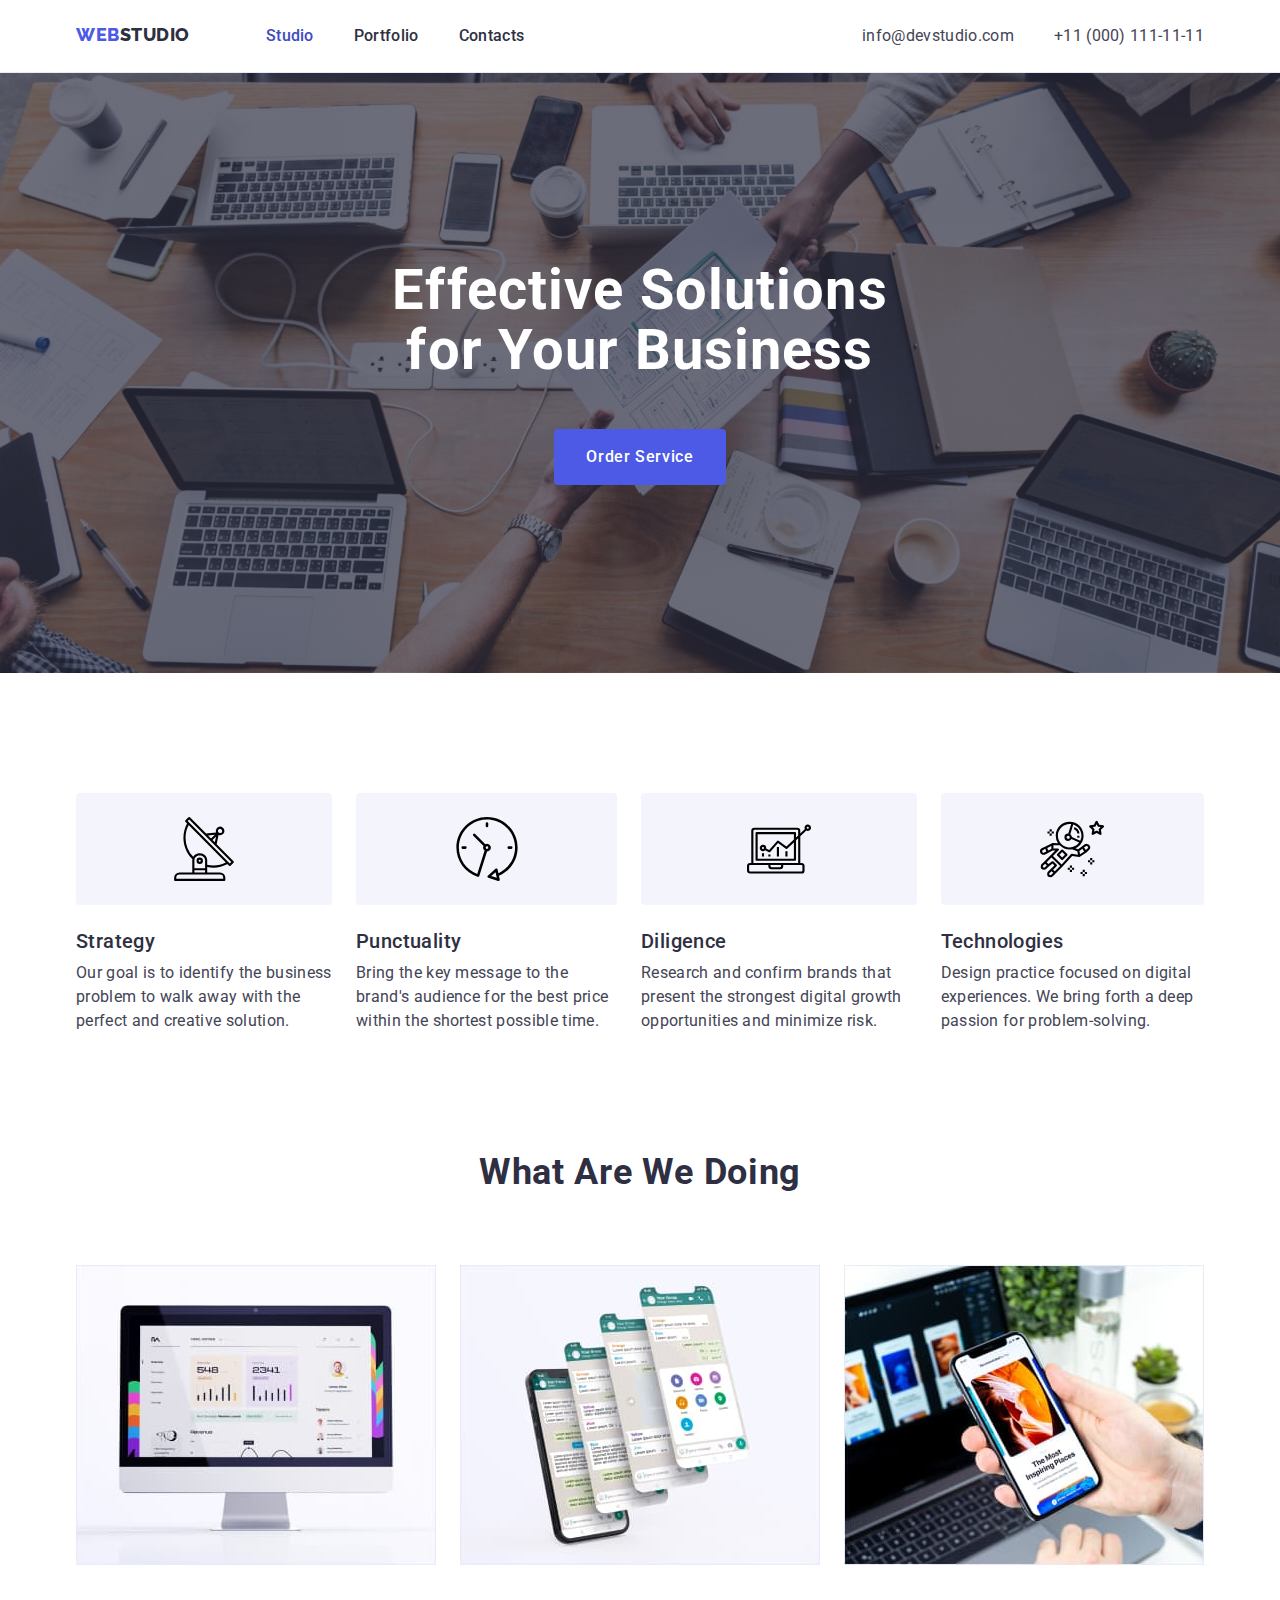
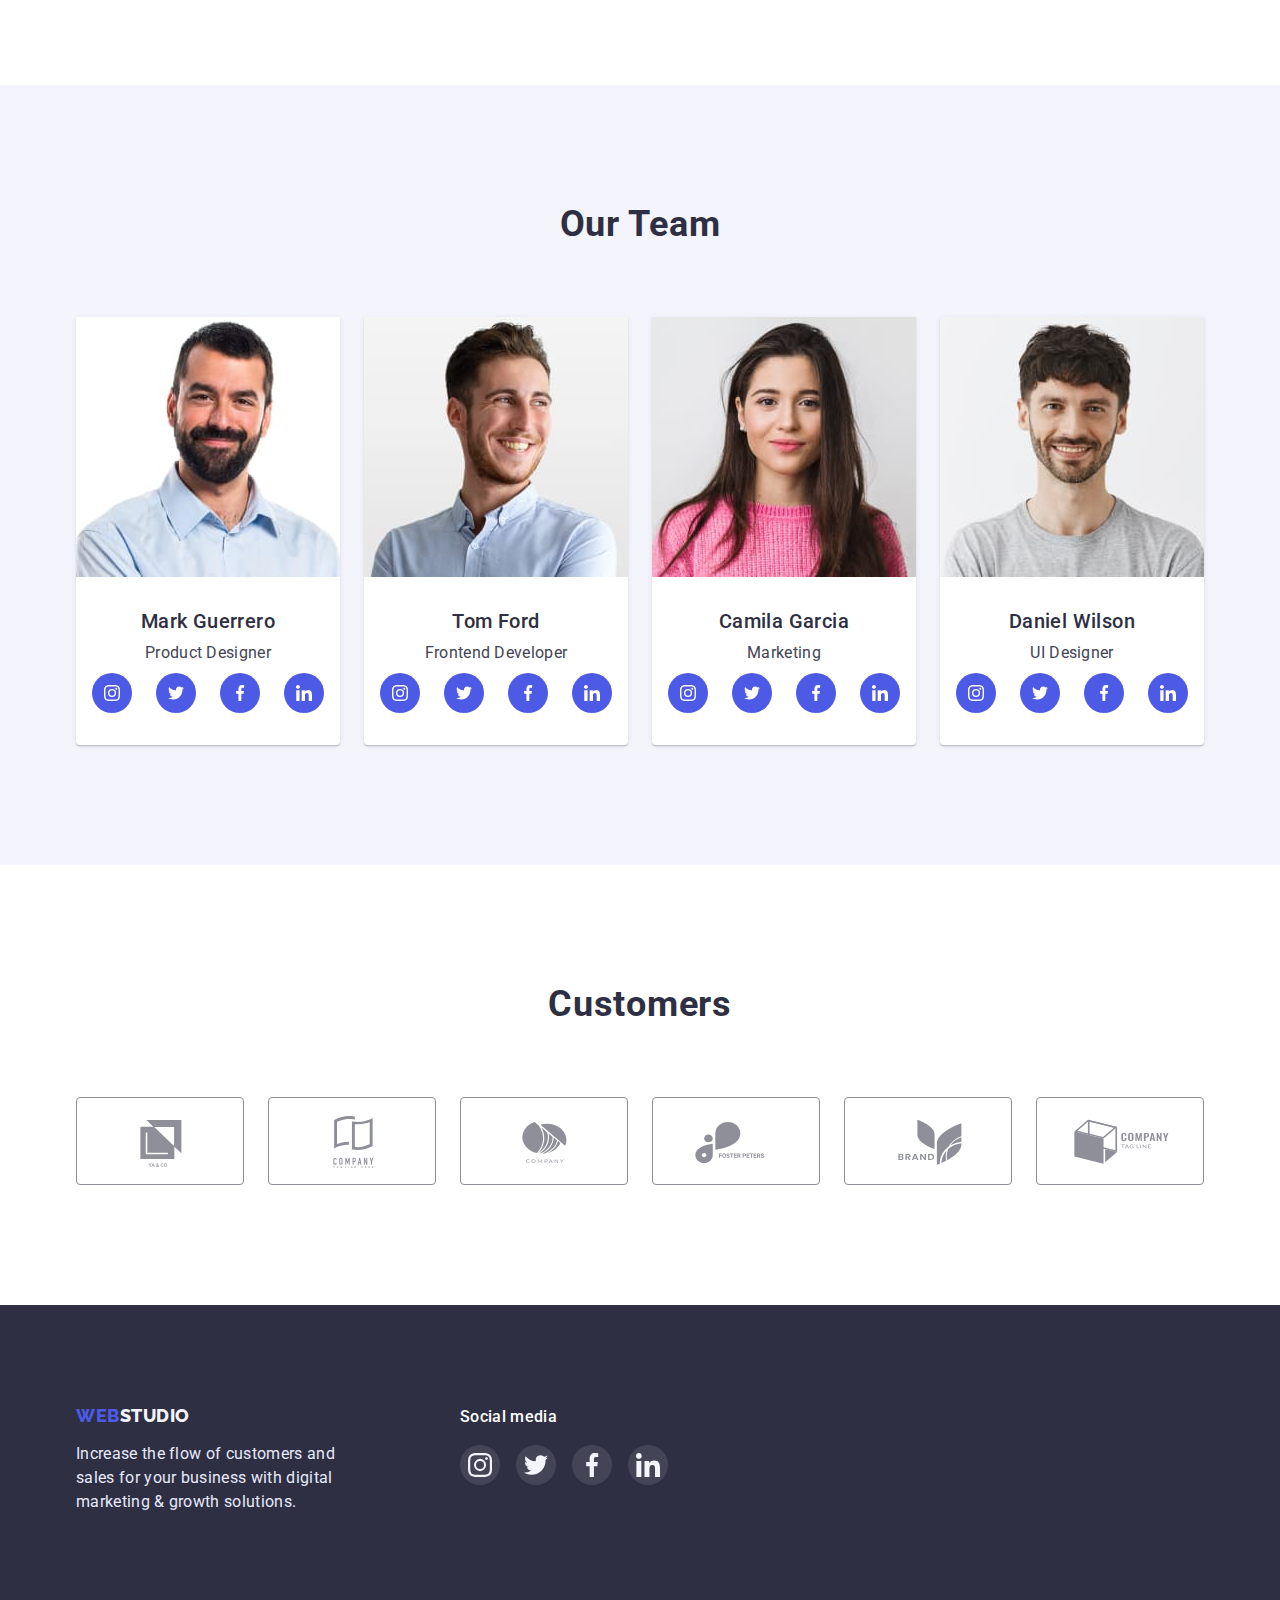
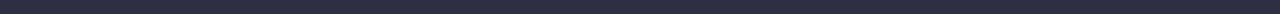
==== index.html @ cb05a0db "Initial commit" ====
<!DOCTYPE html>
<html lang="en">
  <head>
    <meta charset="UTF-8" />
    <meta http-equiv="X-UA-Compatible" content="IE=edge" />
    <meta name="viewport" content="width=device-width, initial-scale=1.0" />
    <title>WebStudio</title>
    <link rel="preconnect" href="https://fonts.googleapis.com" />
    <link rel="preconnect" href="https://fonts.gstatic.com" crossorigin />
    <link
      href="https://fonts.googleapis.com/css2?family=Raleway:wght@800&family=Roboto:wght@400;500;700&display=swap"
      rel="stylesheet"
    />
    <link rel="stylesheet" href="https://cdnjs.cloudflare.com/ajax/libs/modern-normalize/1.1.0/modern-normalize.min.css" />
    <link rel="stylesheet" href="./css/styles.css" />
  </head>

  <body>
    <header class="header">
      <div class="container header-container">
      <nav class="nav">
        <a class="header-logo logo link" href="./index.html">Web<span class="header-web">Studio</span></a
        >
        <ul class="header-list list">
          <li class="header-item">
            <a class="header-link link current" href="./index.html">Studio</a>
          </li>
          <li class="header-item">
            <a class="header-link link" href="./portfolio.html">Portfolio</a>
          </li>
          <li class="header-item">
            <a class="header-link link" href="">Contacts</a>
          </li>
        </ul>
      </nav>
      <address class="address">
        <ul class="address-list list">
          <li class="address-item">
            <a class="address-link link" href="mailto:info@devstudio.com"
              >info@devstudio.com</a
            >
          </li>
          <li class="address-item">
            <a class="address-link link" href="tel:+110001111111"
              >+11 (000) 111-11-11</a
            >
          </li>
        </ul>
      </address>
      </div>
    </header>

    <main>
      <!--Hero-->
      <section class="hero">
        <div class="container hero-container">
        <h1 class="hero-title">Effective Solutions for Your Business</h1>
        <button type="button" class="hero-btn">Order Service</button>
        </div>
      </section>

      <!--Feutures-->
      <section class="feutures">
        <div class="container feutures-container">
        <h2 class="visually-hidden">Feutures</h2>
        <ul class="feutures-list list">
          <li class="feutures-item">
            <div class="feutures-icon">
              <svg width="64" height="64">
              <use href="./images/sprite.svg#strategy"></use>
            </svg>
            </div>
            <h3 class="feutures-subtitle">Strategy</h3>
            <p class="feutures-text">
              Our goal is to identify the business problem to walk away with the
              perfect and creative solution.
            </p>
          </li>
          <li class="feutures-item">
            <div class="feutures-icon">
              <svg width="64" height="64">
              <use href="./images/sprite.svg#punctually"></use>
            </svg>
            </div>
            <h3 class="feutures-subtitle">Punctuality</h3>
            <p class="feutures-text">
              Bring the key message to the brand's audience for the best price
              within the shortest possible time.
            </p>
          </li>
          <li class="feutures-item">
            <div class="feutures-icon">
              <svg width="64" height="64">
              <use href="./images/sprite.svg#diligence"></use>
            </svg>
            </div>
            <h3 class="feutures-subtitle">Diligence</h3>
            <p class="feutures-text">
              Research and confirm brands that present the strongest digital
              growth opportunities and minimize risk.
            </p>
          </li>
          <li class="feutures-item">
            <div class="feutures-icon">
              <svg width="64" height="64">
              <use href="./images/sprite.svg#technoligies"></use>
            </svg>
            </div>
            <h3 class="feutures-subtitle">Technologies</h3>
            <p class="feutures-text">
              Design practice focused on digital experiences. We bring forth a
              deep passion for problem-solving.
            </p>
          </li>
        </ul>
        </div>
      </section>

      <!--What are we doing-->
      <section class="projects">
        <div class="container projects-container">
        <h2 class="projects-title">What are we doing</h2>
        <ul class="projects-list list">
          <li class="projects-item">
            <img
              src="./images/feutures/computer.jpg"
              alt="Computer design"
              width="360"
              height="300"
            />
          </li>
          <li class="projects-item">
            <img
              src="./images/feutures/applications.jpg"
              alt="Applications design"
              width="360"
              height="300"
            />
          </li>
          <li class="projects-item">
            <img
              src="./images/feutures/phone.jpg"
              alt="Phone design"
              width="360"
              height="300"
            />
          </li>
        </ul>
        </div>
      </section>

      <!--Out team-->
      <section class="team">
        <div class="container team-container">
        <h2 class="team-title">Our Team</h2>
        <ul class="team-title-list list">
          <li class="team-item">
            <img class="team-item-photo"
              src="./images/our-team/mark-guerrero.jpg"
              alt="Mark Guerrero"
              width="264"
              height="260"
            />
            <div class="team-photo-content-border">
            <h3 class="team-subtitle">Mark Guerrero</h3>
            <p class="team-text">Product Designer</p>
            <ul class="social-list list">
              <li class="social-list-item">
                <a href="" class="social-list-link">
                    <svg aria-label="instagram" class="social-list-icon" width="16" height="16">
                      <use href="./images/sprite.svg#instagram"></use>
                    </svg>
                </a>
              </li>
              <li class="social-list-item">
                <a href="" class="social-list-link">
                    <svg aria-label="twitter" class="social-list-icon" width="16" height="16">
                      <use href="./images/sprite.svg#twitter"></use>
                    </svg>
                </a>
              </li>
              <li class="social-list-item">
                <a href="" class="social-list-link">
                    <svg aria-label="facebook" class="social-list-icon" width="16" height="16">
                      <use href="./images/sprite.svg#facebook"></use>
                    </svg>
                </a>
              </li>
              <li class="social-list-item">
                <a href="" class="social-list-link">
                    <svg aria-label="linkedin" class="social-list-icon" width="16" height="16">
                      <use href="./images/sprite.svg#linkedin"></use>
                    </svg>
                </a>
              </li>
            </ul>
            </div>
          </li>
          <li class="team-item">
            <img class="team-item-photo"
              src="./images/our-team/tom-ford.jpg"
              alt="Tom Ford"
              width="264"
              height="260"
            />
            <div class="team-photo-content-border">
            <h3 class="team-subtitle">Tom Ford</h3>
            <p class="team-text">Frontend Developer</p>
            <ul class="social-list list">
              <li class="social-list-item">
                <a href="" class="social-list-link">
                    <svg aria-label="instagram" class="social-list-icon" width="16" height="16">
                      <use href="./images/sprite.svg#instagram"></use>
                    </svg>
                </a>
              </li>
              <li class="social-list-item">
                <a href="" class="social-list-link">
                    <svg aria-label="twitter" class="social-list-icon" width="16" height="16">
                      <use href="./images/sprite.svg#twitter"></use>
                    </svg>
                </a>
              </li>
              <li class="social-list-item">
                <a href="" class="social-list-link">
                    <svg aria-label="facebook" class="social-list-icon" width="16" height="16">
                      <use href="./images/sprite.svg#facebook"></use>
                    </svg>
                </a>
              </li>
              <li class="social-list-item">
                <a href="" class="social-list-link">
                    <svg aria-label="linkedin" class="social-list-icon" width="16" height="16">
                      <use href="./images/sprite.svg#linkedin"></use>
                    </svg>
                </a>
              </li>
            </ul>
            </div>
          </li>
          <li class="team-item">
            <img class="team-item-photo"
              src="./images/our-team/camila-garcia.jpg"
              alt="Camila Garcia"
              width="264"
              height="260"
            />
            <div class="team-photo-content-border">
            <h3 class="team-subtitle">Camila Garcia</h3>
            <p class="team-text">Marketing</p>
            <ul class="social-list list">
              <li class="social-list-item">
                <a href="" class="social-list-link">
                    <svg aria-label="instagram" class="social-list-icon" width="16" height="16">
                      <use href="./images/sprite.svg#instagram"></use>
                    </svg>
                </a>
              </li>
              <li class="social-list-item">
                <a href="" class="social-list-link">
                    <svg aria-label="twitter" class="social-list-icon" width="16" height="16">
                      <use href="./images/sprite.svg#twitter"></use>
                    </svg>
                </a>
              </li>
                            <li class="social-list-item">
                <a href="" class="social-list-link">
                    <svg aria-label="facebook" class="social-list-icon" width="16" height="16">
                      <use href="./images/sprite.svg#facebook"></use>
                    </svg>
                </a>
              </li>
              <li class="social-list-item">
                <a href="" class="social-list-link">
                    <svg aria-label="linkedin" class="social-list-icon" width="16" height="16">
                      <use href="./images/sprite.svg#linkedin"></use>
                    </svg>
                </a>
              </li>
            </ul>
            </div>
          </li>
          <li class="team-item">
            <img class="team-item-photo"
              src="./images/our-team/daniel-wilson.jpg"
              alt="Daniel Wilson"
              width="264"
              height="260"
            />
            <div class="team-photo-content-border">
            <h3 class="team-subtitle">Daniel Wilson</h3>
            <p class="team-text">UI Designer</p>
            <ul class="social-list list">
              <li class="social-list-item">
                <a href="" class="social-list-link">
                    <svg aria-label="instagram" class="social-list-icon" width="16" height="16">
                      <use href="./images/sprite.svg#instagram"></use>
                    </svg>
                </a>
              </li>
              <li class="social-list-item">
                <a href="" class="social-list-link">
                    <svg aria-label="twitter" class="social-list-icon" width="16" height="16">
                      <use href="./images/sprite.svg#twitter"></use>
                    </svg>
                </a>
              </li>
                            <li class="social-list-item">
                <a href="" class="social-list-link">
                    <svg aria-label="facebook" class="social-list-icon" width="16" height="16">
                      <use href="./images/sprite.svg#facebook"></use>
                    </svg>
                </a>
              </li>
              <li class="social-list-item">
                <a href="" class="social-list-link">
                    <svg aria-label="linkedin" class="social-list-icon" width="16" height="16">
                      <use href="./images/sprite.svg#linkedin"></use>
                    </svg>
                </a>
              </li>
            </ul>
            </div>
          </li>
        </ul>
        </div>
      </section>

      <!--Customers-->
      <section class="customers">
      <div class="container customers-container">
        <h2 class="customers-title">Customers</h2>
        <ul class="customers-list list">
          <li class="customers-list-item">
            <a href="" class="customers-list-link">
              <svg class="customers-list-icon" width="104" height="56">
                <use href="./images/sprite.svg#Logo1"></use>
              </svg>
            </a>
          </li>
          <li class="customers-list-item">
            <a href="" class="customers-list-link">
              <svg class="customers-list-icon" width="104" height="56">
                <use href="./images/sprite.svg#Logo2"></use>
              </svg>
            </a>
          </li>
          <li class="customers-list-item">
            <a href="" class="customers-list-link">
              <svg class="customers-list-icon" width="104" height="56">
                <use href="./images/sprite.svg#Logo3"></use>
              </svg>
            </a>
          </li>
          <li class="customers-list-item">
            <a href="" class="customers-list-link">
              <svg class="customers-list-icon" width="104" height="56">
                <use href="./images/sprite.svg#Logo4"></use>
              </svg>
            </a>
          </li>
          <li class="customers-list-item">
            <a href="" class="customers-list-link">
              <svg class="customers-list-icon" width="104" height="56">
                <use href="./images/sprite.svg#Logo5"></use>
              </svg>
            </a>
          </li>
          <li class="customers-list-item">
            <a href="" class="customers-list-link">
              <svg class="customers-list-icon" width="104" height="56">
                <use href="./images/sprite.svg#Logo6"></use>
              </svg>
            </a>
          </li>
        </ul>
      </div>
      </section>
    </main>

    <footer class="footer">
      <div class="container footer-container">
        <div class="footer-text-div">
        <a class="footer-logo logo link" href="./index.html">Web<span class="footer-web">Studio</span></a
        >
      <p class="footer-text">
        Increase the flow of customers and sales for your business with digital
        marketing & growth solutions.
      </p>
        </div>
        <div class="footer-social-media">
          <p class="footer-text-title">Social media</p>
            <ul class="social-list footer-social-list list">
              <li class="social-list-item">
                <a href="" class="footer-social-list-link">
                    <svg aria-label="instagram" class="footer-social-list-icon" width="24" height="24">
                      <use href="./images/sprite.svg#instagram"></use>
                    </svg>
                </a>
              </li>
              <li class="social-list-item">
                <a href="" class="footer-social-list-link">
                    <svg aria-label="twitter" class="footer-social-list-icon" width="24" height="24">
                      <use href="./images/sprite.svg#twitter"></use>
                    </svg>
                </a>
              </li>
              <li class="social-list-item">
                <a href="" class="footer-social-list-link">
                    <svg aria-label="facebook" class="footer-social-list-icon" width="24" height="24">
                      <use href="./images/sprite.svg#facebook"></use>
                    </svg>
                </a>
              </li>
              <li class="social-list-item">
                <a href="" class="footer-social-list-link">
                    <svg aria-label="linkedin" class="footer-social-list-icon" width="24" height="24">
                      <use href="./images/sprite.svg#linkedin"></use>
                    </svg>
                </a>
              </li>
            </ul>
        </div>
      </div>
    </footer>
  </body>
</html>
---- css/styles.css ----
:root {
    --primary-font: 'Roboto', sans-serif;
    --secondary-font: 'Raleway', sans-serif; 
    --backround-light: #F4F4FD;
    --background-dark: #2E2F42;
    --brand-color: #4d5ae5;
    --accent-color: #404bbf;
    --success: #31d0aa;
    --color-text-main: #434455;
    --color-text-second: #8e8f99;
    --accent-lines: #e7e9fc;
} 

.list {
    list-style: none;
}

.link {
    text-decoration: none;
}

p, h1, h2, h3, h4, h5, h6 {
    margin-top: 0;
    margin-bottom: 0;
}

ul, ol {
    margin-top: 0;
    margin-bottom: 0;
    padding-left: 0;
}

img {
    display: block;
}

button {
    cursor: pointer;
}

body {
    font-family: var(--primary-font);
    font-size: 16px;
    letter-spacing: 0.02em;
    color: var(--color-text-main);
}

.container {
    width: 1158px;
    padding-left: 15px;
    padding-right: 15px;
    margin-left: auto;
    margin-right: auto;
}
/* ============================== COMPONENTS ============================ */
.projects-title,
.team-title,
.customers-title {
    margin-bottom: 72px;
    text-align: center;
    
    font-weight: 700;
    font-size: 36px;
    line-height: 1.11;
    text-align: center;
    letter-spacing: 0.02em;
    text-transform: capitalize;
    
    color: var(--background-dark);
}

.feutures-subtitle,
.team-subtitle {
    font-weight: 500;
    font-size: 20px;
    line-height: 1.2;
    letter-spacing: 0.02em;
    color: var(--background-dark);
}

.logo  {
    font-family: var(--secondary-font);
    font-weight: 800;
    font-size: 18px;
    letter-spacing: 0.03em;
    align-items: center;
    text-transform: uppercase;
}

.visually-hidden {
    position: absolute;
    width: 1px;
    height: 1px;
    margin: -1px;
    border: 0;
    padding: 0;
    white-space: nowrap;
    clip-path: inset(100%);
    clip: rect(0 0 0 0);
    overflow: hidden;
}
/* ============================== /COMPONENTS ============================ */

/* ============================== HEADER  =============================== */
.header-container {
    display: flex;

    /* border: 1px solid tomato;
    background: teal; */
}

.logo {
    margin-right: 76px;

    line-height: 1.17;
    color: var(--brand-color);
}

.header-web {
    color: var(--background-dark);
}

.header {
    padding-top: 24px;
    padding-bottom: 24px;
    border-bottom: 1px solid var(--accent-lines);
    box-shadow: 0px 2px 1px rgba(46, 47, 66, 0.08), 0px 1px 1px rgba(46, 47, 66, 0.16), 0px 1px 6px rgba(46, 47, 66, 0.08);
}

.header-link {
    font-weight: 500;
    line-height: 1.5;
    color: var(--background-dark);
}

.header-list {
    display: flex;
    align-items: center;
}

.header-item:not(:last-child) {
    margin-right: 40px;
}

.nav {
    display: flex;
    justify-content: center;
}

.nav .link:hover,
.nav .link:focus {
   color: var(--accent-color);
}

.link.current {
    color: var(--accent-color);
}

.address {
    font-style: normal;
    margin-left: auto;
}

.address-list {
    display: flex;
}

.address-link {
    font-weight: 400;
    line-height: 1.5;
    color: var(--color-text-main);
}

.address-link:hover,
.address-link:focus {
    color: var(--accent-color);
}

.address-item + .address-item {
    margin-left: 40px;
}

/* ============================== /HEADER ============================= */

/* ============================== HERO  =============================== */
.hero-container {
    text-align: center;
    

    /* border: 1px solid teal;
    background: tomato; */
} 

.hero{
    background: rgba(46, 47, 66, 0.7);
    padding-top: 188px;
    padding-bottom: 188px;
    max-width: 1440px;
    margin-left: auto;
    margin-right: auto;
    
    background-image: linear-gradient(rgba(46, 47, 66, 0.7), rgba(46, 47, 66, 0.7)), 
        url(../images/hero.jpg);
    background-position: center;
    background-size: cover;
    background-repeat: no-repeat;

}

.hero-title {
    margin-left: auto;
    margin-right: auto;
    margin-bottom: 48px;
    max-width: 496px;
    font-weight: 700;
    font-size: 56px;
    line-height: 1.07;
    letter-spacing: 0.02em;
    text-align: center;
    color: #FFFFFF;
}

.hero-btn {
    display: inline-block;
    min-width: 169px;
    padding: 16px 32px;
    border: none;
    border-radius: 4px;

    font-family: inherit;
    font-weight: 500;
    font-size: 16px;
    line-height: 1.5;
    align-items: center;
    letter-spacing: 0.04em;
    color: #FFFFFF;
    background-color: var(--brand-color);
}

.hero-btn:hover,
.hero-btn:focus {
    background-color: var(--accent-color);
}
/* ============================== /HERO =============================== */

/* ============================== FEUTURES ============================ */
.feutures {
    padding-top: 120px;
    padding-bottom: 120px;

    /* background-color: teal; */
}

.feutures-list {
    display: flex;
}

.feutures-item:not(:last-child) {
    margin-right: 24px;
}

.feutures-text {
    margin-top: 8px;
    line-height: 1.5;
}

.feutures-icon {
    display: flex;
    justify-content: center;
    align-items: center;
    margin-bottom: 24px;
    height: 112px;
    background: var(--backround-light);
    border-radius: 4px;
    background-position: center center;
    }

/* ============================== /FEUTURES ========================== */

/* ============================== PROJECTS =========================== */
.projects {
    padding-bottom: 120px;
}

.projects-list {
    display: flex;
    gap: 24px;
    /* justify-content: space-between; */
}

.project-item {
    flex-basis: calc((100% - 48px) / 3);
}

/* .projects-item:not(:nth-child(3n)) {
    margin-right: 24px;
} */
/* ============================== /PROJECTS ========================= */

/* ============================== TEAM =============================== */
.team {
    padding-top: 120px;
    padding-bottom: 120px;
    background-color: var(--backround-light)
}

.team-subtitle {
    text-align: center;
    margin-bottom: 8px;
}

.team-title-list {
    display: flex;
    gap: 24px;
}

/* .team-item:not(:nth-child(4n)) {
    margin-right: 24px;
} */

.team-text {
    line-height: 1.5;
    text-align: center;
    margin-bottom: 8px;
}

.team-item {
    flex-basis: calc((100% - 72px) / 4);
    background-color: #fff;
    box-shadow: 0px 1px 6px rgba(46, 47, 66, 0.08), 0px 1px 1px rgba(46, 47, 66, 0.16), 0px 2px 1px rgba(46, 47, 66, 0.08);
    border-radius: 0px 0px 4px 4px;
}

.team-photo-content-border {
    padding-top: 32px;
    padding-bottom: 32px;
}

.social-list {
    display: flex;
    justify-content: center;
    gap: 24px;
}

.social-list-item {
    width: 40px;
    height: 40px;
}

.social-list-link {
    display: flex;
    justify-content: center;
    align-items: center;
    width: 100%;
    height: 100%;
    border-radius: 50%;
    background-color: var(--brand-color);
}

.social-list-icon {
    fill: #fff;
}

.social-list-link:hover,
.social-list-link:focus {
    background-color: var(--accent-color);
}
/* ============================== /TEAM =============================== */
/* ==============================CUSTOMERS=============================*/
.customers {
    padding-top: 120px;
    padding-bottom: 120px;
}

.customers-list {
    display: flex;
    justify-content: center;
    gap: 24px;
}

.customers-list-item {
    width: calc((100% - 120px) / 6);
    height: 88px;
}

.customers-list-link {
    display: flex;
    justify-content: center;
    align-items: center;
    width: 100%;
    height: 100%;
    border: 1px solid var(--color-text-second);
    border-radius: 4px;
}

.customers-list-icon {
    fill: var(--color-text-second)
}    

.customers-list-link:hover,
.customers-list-link:focus {
    border: 1px solid var(--accent-color);
}

.customers-list-link:hover .customers-list-icon,
.customers-list-link:focus .customers-list-icon {
    fill: var(--accent-color)
}
/* ==============================/CUSTOMERS=============================*/
/* ============================== FOOTER =============================== */
.footer {
    padding-top: 100px;
    padding-bottom: 100px;

    background: var(--background-dark);
}

.footer-container {
    display: flex;
}

.footer-logo {
    margin-right: o;
    line-height: 1.17;
    color: var(--brand-color);
}

.footer-web {
    color: var(--backround-light);
}

.footer-text {
    margin-top: 16px;
    line-height: 1.5;
    color: var(--accent-lines);
}

.footer-text-div {
    max-width: 264px;
    margin-right: 120px;
}

.footer-text-title {
    font-weight: 500;
    font-size: 16px;
    line-height: 1.5;
    color: #FFFFFF;

    margin-bottom: 16px;
}

.footer-social-list {
    gap: 16px;
}

.footer-social-list-link {
    display: flex;
    justify-content: center;
    align-items: center;
    width: 100%;
    height: 100%;
    border-radius: 50%;
    background-color: rgba(255, 255, 255, 0.1);
}

.footer-social-list-icon {
    fill: var(--backround-light);
}

.footer-social-list-link:hover,
.footer-social-list-link:focus {
    background-color: var(--success);
}
/* ============================== /FOOTER =============================== */

/* ============================== PORTFOLIO PAGE ======================= */
.portfolio {
    padding-top: 96px;
    padding-bottom: 120px;
}

.portfolio-page-btn {
    display: inline-block;
    padding: 12px 24px;

    font-family: 'Roboto', sans-serif;
    font-weight: 500;
    font-size: 16px;
    line-height: 1.5;
    align-items: center;
    text-align: center;
    letter-spacing: 0.04em;
    color: var(--brand-color);
    background-color: var(--backround-light);

    border: 1px solid var(--accent-lines);
    border-radius: 4px
}

.portfolio-page-btn:hover,
.portfolio-page-btn:focus {
    color: #FFFFFF;
    background-color: var(--accent-color);
    border-color: var(--accent-color);
    box-shadow: 0px 3px 1px rgba(0, 0, 0, 0.1), 0px 2px 1px rgba(0, 0, 0, 0.08), 0px 2px 2px rgba(0, 0, 0, 0.12);
}

.portfolio-pg-namecard {
    margin-bottom: 8px;
    font-weight: 500;
    font-size: 20px;
    line-height: 1.2;
    letter-spacing: 0.02em;
    color: var(--background-dark);
}

.portfolio-pg-text {
    font-weight: 400;
    font-size: 16px;
    line-height: 1.5;
    letter-spacing: 0.02em;
    color: var(--color-text-main);
}

.portfolio-menu-card {
    display: flex;
    margin-bottom: 72px;
    justify-content: center;
}

.portfolio-item:not(:last-child) {
    margin-right: 24px;
}

.portfolio-pg-content {
    display: flex;
    flex-wrap: wrap;
}

.portfolio-item-content {
    width: calc((100% - 48px) / 3);
    margin-right: 24px;
    margin-bottom: 48px;
}

.portfolio-item-content:nth-child(3n) {
    margin-right: 0;
}

.portfolio-item-content:nth-last-child(-n + 3) {
    margin-bottom: 0;
}

.portfolio-item-link {
    display: block;
}

.portfolio-item-link:hover {
    box-shadow: 0px 1px 6px rgba(46, 47, 66, 0.08), 0px 1px 1px rgba(46, 47, 66, 0.16), 0px 2px 1px rgba(46, 47, 66, 0.08);
}

.portfolio-photo-content-border {
    padding-top: 32px;
    padding-bottom: 32px;
    padding-left: 16px;
    border: 1px solid var(--accent-lines);
    border-top: none;
}

img {
    width: 100%;
    height: auto;
} 
/* ============================== /PORTFOLIO PAGE ======================= */
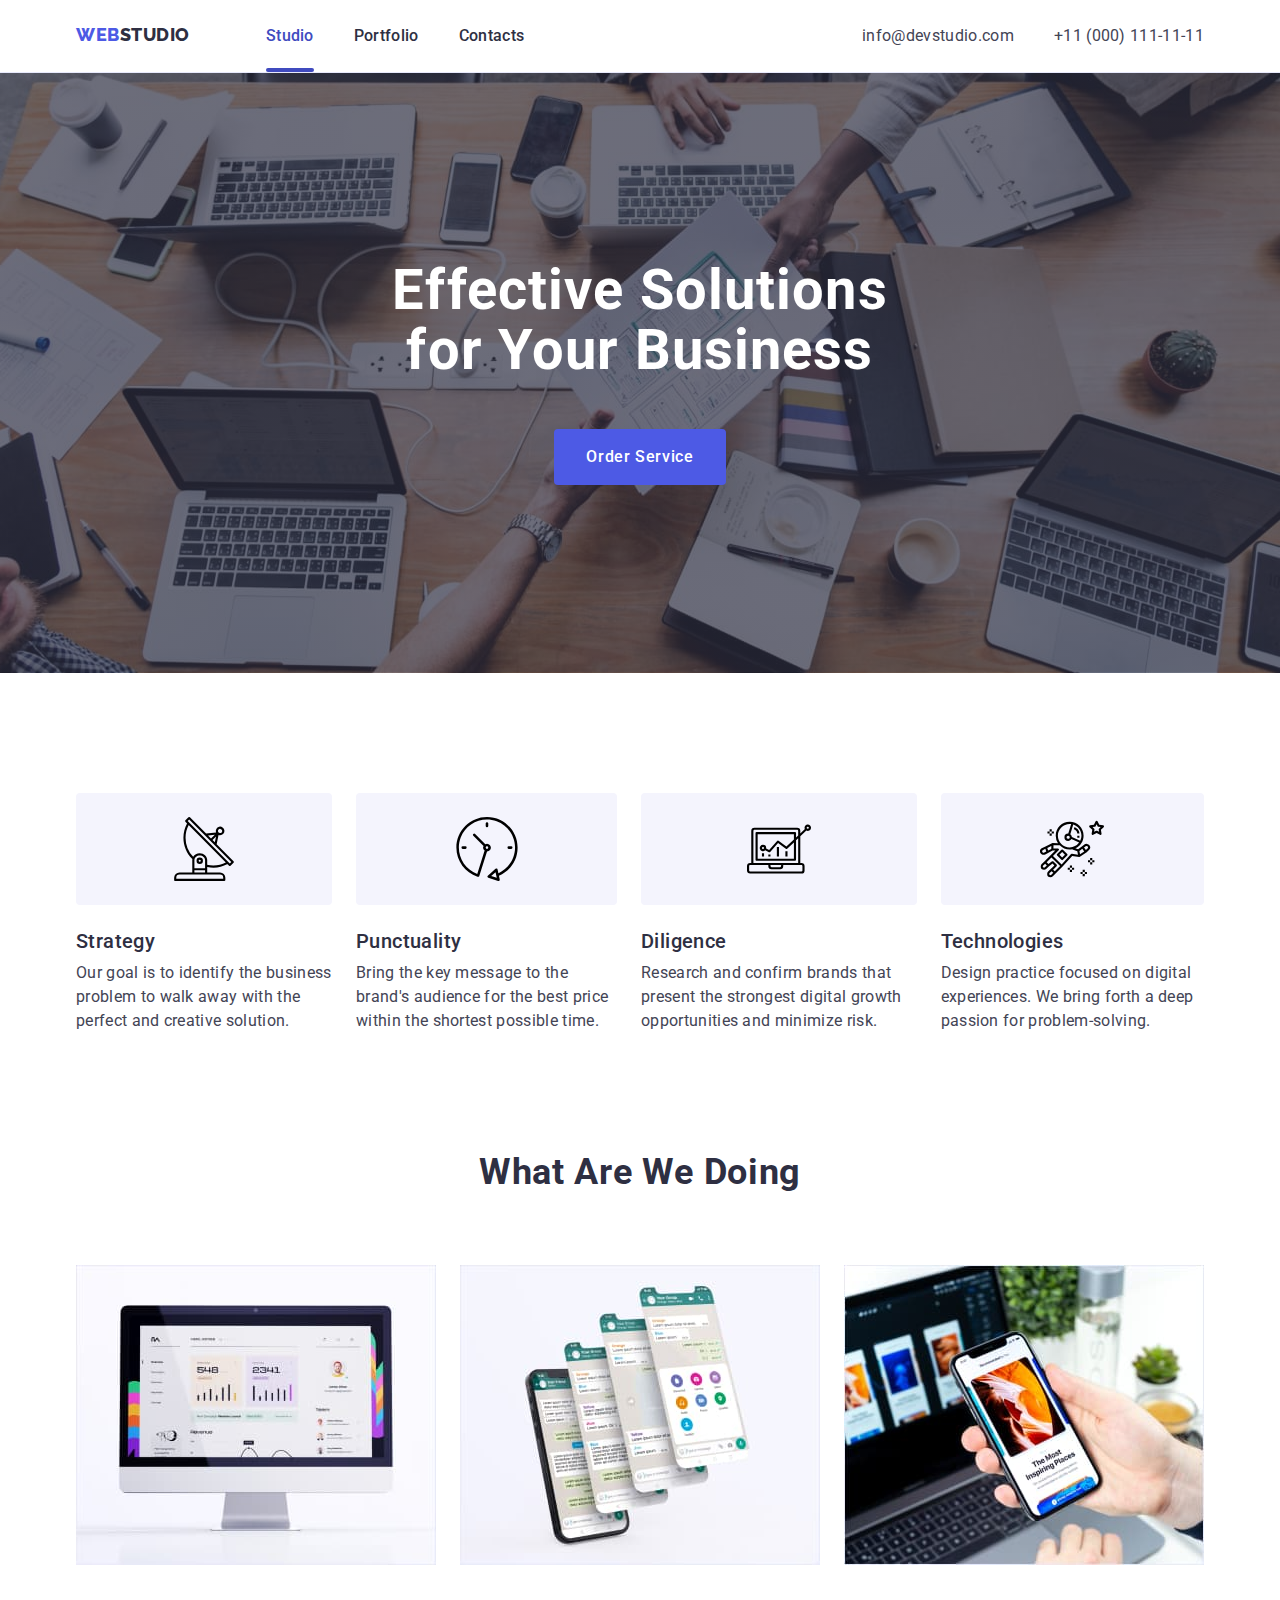
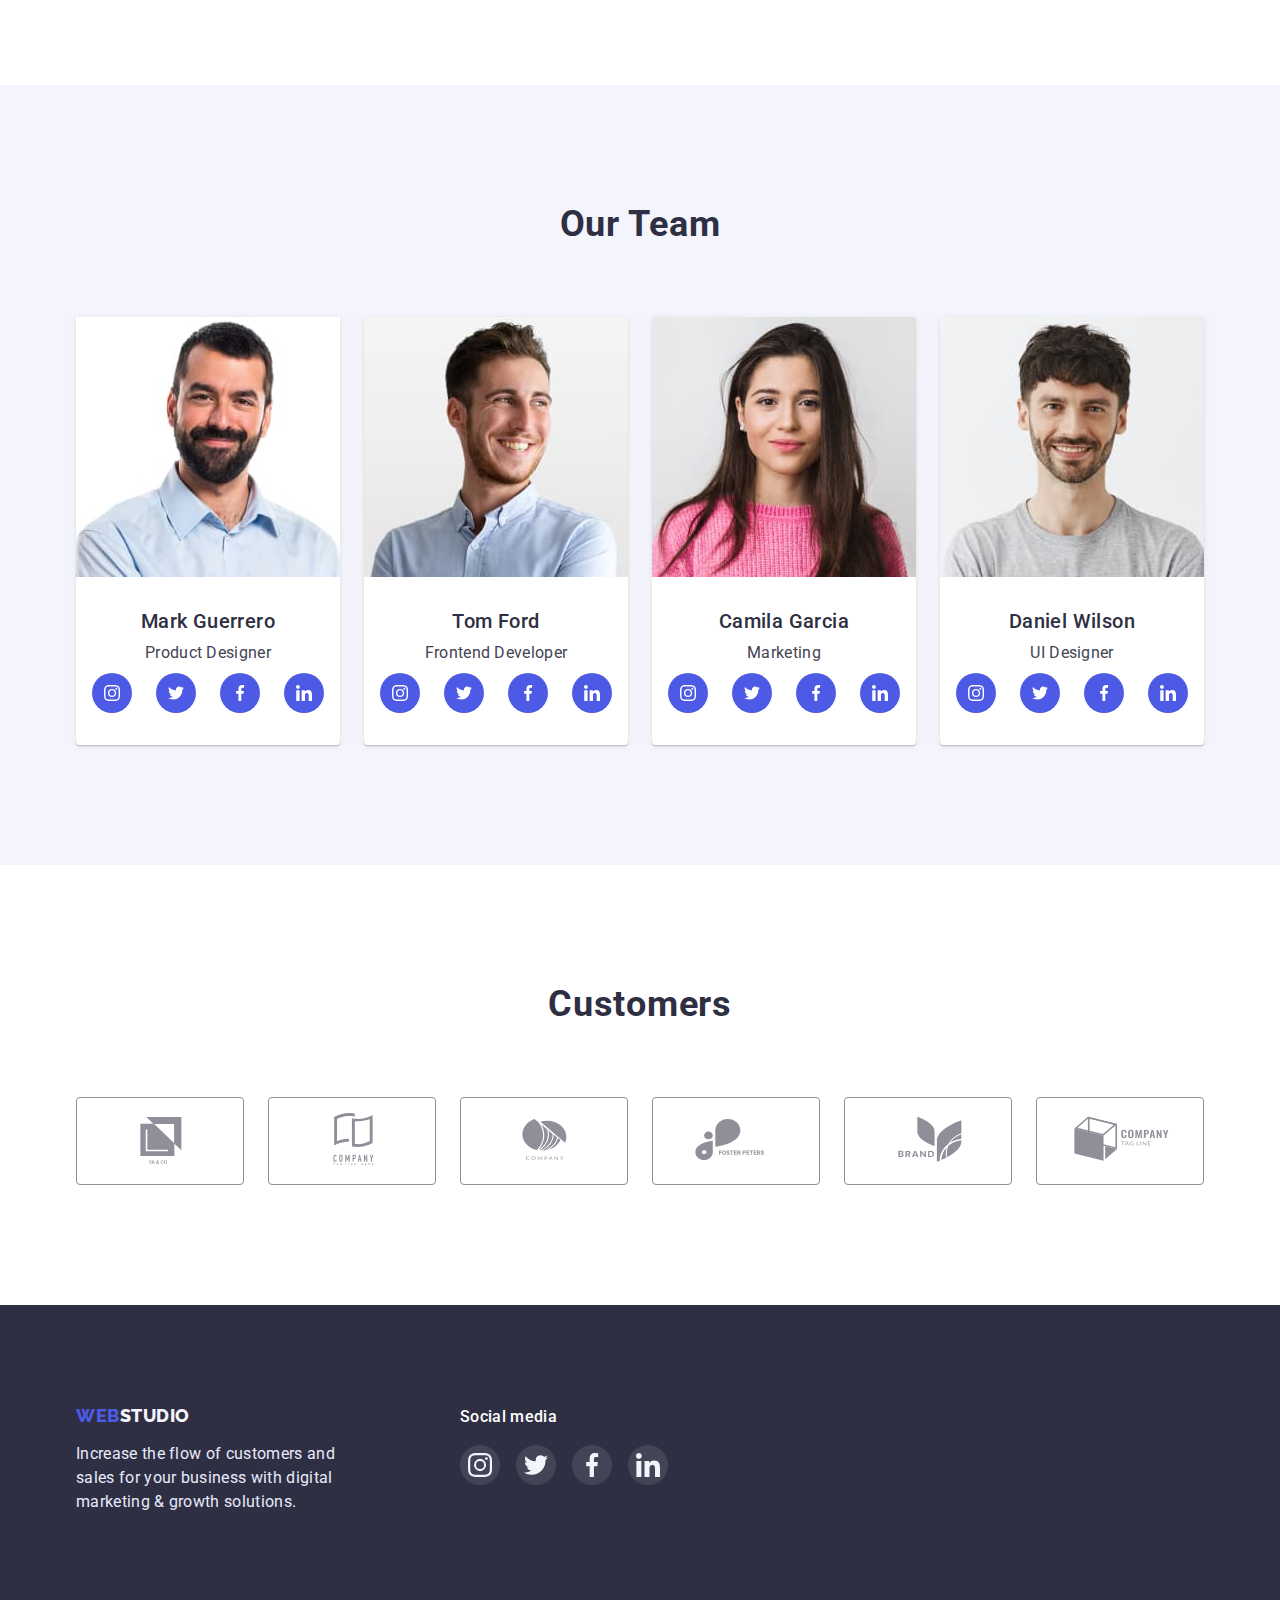
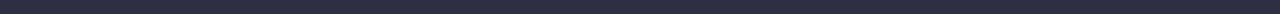
==== commit da9fed80: "pre-hw5" ====
--- a/index.html
+++ b/index.html
@@ -333,44 +333,56 @@
         <ul class="customers-list list">
           <li class="customers-list-item">
             <a href="" class="customers-list-link">
+            <div class="customers-list-wrapper">
               <svg class="customers-list-icon" width="104" height="56">
                 <use href="./images/sprite.svg#Logo1"></use>
               </svg>
-            </a>
-          </li>
-          <li class="customers-list-item">
-            <a href="" class="customers-list-link">
+            </div>
+            </a>
+          </li>
+          <li class="customers-list-item">
+            <a href="" class="customers-list-link">
+              <div class="customers-list-wrapper">
               <svg class="customers-list-icon" width="104" height="56">
                 <use href="./images/sprite.svg#Logo2"></use>
               </svg>
-            </a>
-          </li>
-          <li class="customers-list-item">
-            <a href="" class="customers-list-link">
+              </div>              
+            </a>
+          </li>
+          <li class="customers-list-item">
+            <a href="" class="customers-list-link">
+              <div class="customers-list-wrapper">
               <svg class="customers-list-icon" width="104" height="56">
                 <use href="./images/sprite.svg#Logo3"></use>
               </svg>
-            </a>
-          </li>
-          <li class="customers-list-item">
-            <a href="" class="customers-list-link">
+              </div>              
+            </a>
+          </li>
+          <li class="customers-list-item">
+            <a href="" class="customers-list-link">
+              <div class="customers-list-wrapper">
               <svg class="customers-list-icon" width="104" height="56">
                 <use href="./images/sprite.svg#Logo4"></use>
               </svg>
-            </a>
-          </li>
-          <li class="customers-list-item">
-            <a href="" class="customers-list-link">
+              </div>              
+            </a>
+          </li>
+          <li class="customers-list-item">
+            <a href="" class="customers-list-link">
+              <div class="customers-list-wrapper">
               <svg class="customers-list-icon" width="104" height="56">
                 <use href="./images/sprite.svg#Logo5"></use>
               </svg>
-            </a>
-          </li>
-          <li class="customers-list-item">
-            <a href="" class="customers-list-link">
+              </div>              
+            </a>
+          </li>
+          <li class="customers-list-item">
+            <a href="" class="customers-list-link">
+              <div class="customers-list-wrapper">
               <svg class="customers-list-icon" width="104" height="56">
                 <use href="./images/sprite.svg#Logo6"></use>
               </svg>
+              </div>              
             </a>
           </li>
         </ul>
--- a/css/styles.css
+++ b/css/styles.css
@@ -9,6 +9,7 @@
     --color-text-main: #434455;
     --color-text-second: #8e8f99;
     --accent-lines: #e7e9fc;
+    --transition-dur-time: 250ms cubic-bezier(0.4, 0, 0.2, 1);
 } 
 
 .list {
@@ -131,6 +132,21 @@
     font-weight: 500;
     line-height: 1.5;
     color: var(--background-dark);
+
+    position: relative;
+    display: block;
+}
+
+.header-link.current::after {
+    content: '';
+
+    position: absolute;
+    width: 100%;
+    height: 4px;
+    left: 0px;
+    top: 44px;
+    background: var(--accent-color);
+    border-radius: 2px;
 }
 
 .header-list {
@@ -145,6 +161,11 @@
 .nav {
     display: flex;
     justify-content: center;
+}
+
+.nav .link {
+    display: block;
+    transition: color var(--transition-dur-time);
 }
 
 .nav .link:hover,
@@ -169,6 +190,10 @@
     font-weight: 400;
     line-height: 1.5;
     color: var(--color-text-main);
+
+    display: block;
+
+    transition: color var(--transition-dur-time);
 }
 
 .address-link:hover,
@@ -235,6 +260,8 @@
     letter-spacing: 0.04em;
     color: #FFFFFF;
     background-color: var(--brand-color);
+
+    transition: background-color var(--transition-dur-time);
 }
 
 .hero-btn:hover,
@@ -355,6 +382,8 @@
     height: 100%;
     border-radius: 50%;
     background-color: var(--brand-color);
+
+    transition: background-color var(--transition-dur-time);
 }
 
 .social-list-icon {
@@ -393,17 +422,23 @@
     border-radius: 4px;
 }
 
-.customers-list-icon {
-    fill: var(--color-text-second)
-}    
+.customers-list-link {
+    transition: border var(--transition-dur-time);
+}
+
+.customers-list-wrapper {
+    display: block;
+    fill: var(--color-text-second);
+    transition: fill var(--transition-dur-time);
+}
 
 .customers-list-link:hover,
 .customers-list-link:focus {
     border: 1px solid var(--accent-color);
 }
 
-.customers-list-link:hover .customers-list-icon,
-.customers-list-link:focus .customers-list-icon {
+.customers-list-link:hover .customers-list-wrapper,
+.customers-list-link:focus .customers-list-wrapper {
     fill: var(--accent-color)
 }
 /* ==============================/CUSTOMERS=============================*/
@@ -461,6 +496,8 @@
     height: 100%;
     border-radius: 50%;
     background-color: rgba(255, 255, 255, 0.1);
+
+    transition: background-color var(--transition-dur-time);
 }
 
 .footer-social-list-icon {
@@ -494,7 +531,9 @@
     background-color: var(--backround-light);
 
     border: 1px solid var(--accent-lines);
-    border-radius: 4px
+    border-radius: 4px;
+
+    transition: color var(--transition-dur-time), background-color var(--transition-dur-time), border-color var(--transition-dur-time), box-shadow var(--transition-dur-time);
 }
 
 .portfolio-page-btn:hover,
@@ -553,9 +592,11 @@
 
 .portfolio-item-link {
     display: block;
-}
-
-.portfolio-item-link:hover {
+    transition: box-shadow var(--transition-dur-time);
+}
+
+.portfolio-item-link:hover,
+.portfolio-item-link:focus {
     box-shadow: 0px 1px 6px rgba(46, 47, 66, 0.08), 0px 1px 1px rgba(46, 47, 66, 0.16), 0px 2px 1px rgba(46, 47, 66, 0.08);
 }
 
@@ -567,6 +608,35 @@
     border-top: none;
 }
 
+.portfolio-photo-wrapper {
+    position: relative;
+    overflow: hidden;
+}
+
+.overlay {
+    position: absolute;
+    left: 0;
+    top: 0;
+    width: 100%;
+    height: 100%;
+    transform: translate(0, 100%);
+    transition: transform var(--transition-dur-time);
+
+    font-weight: 400;
+    line-height: 1.5;
+    padding-top: 40px;
+    padding-right: 32px;
+    padding-left: 32px;
+    padding-bottom: 164px;
+    color: var(--backround-light);
+    background-color: var(--brand-color);
+}
+
+.portfolio-item-link:hover .overlay,
+.portfolio-item-link:focus .overlay {
+    transform: translate(0, 0);
+}
+
 img {
     width: 100%;
     height: auto;
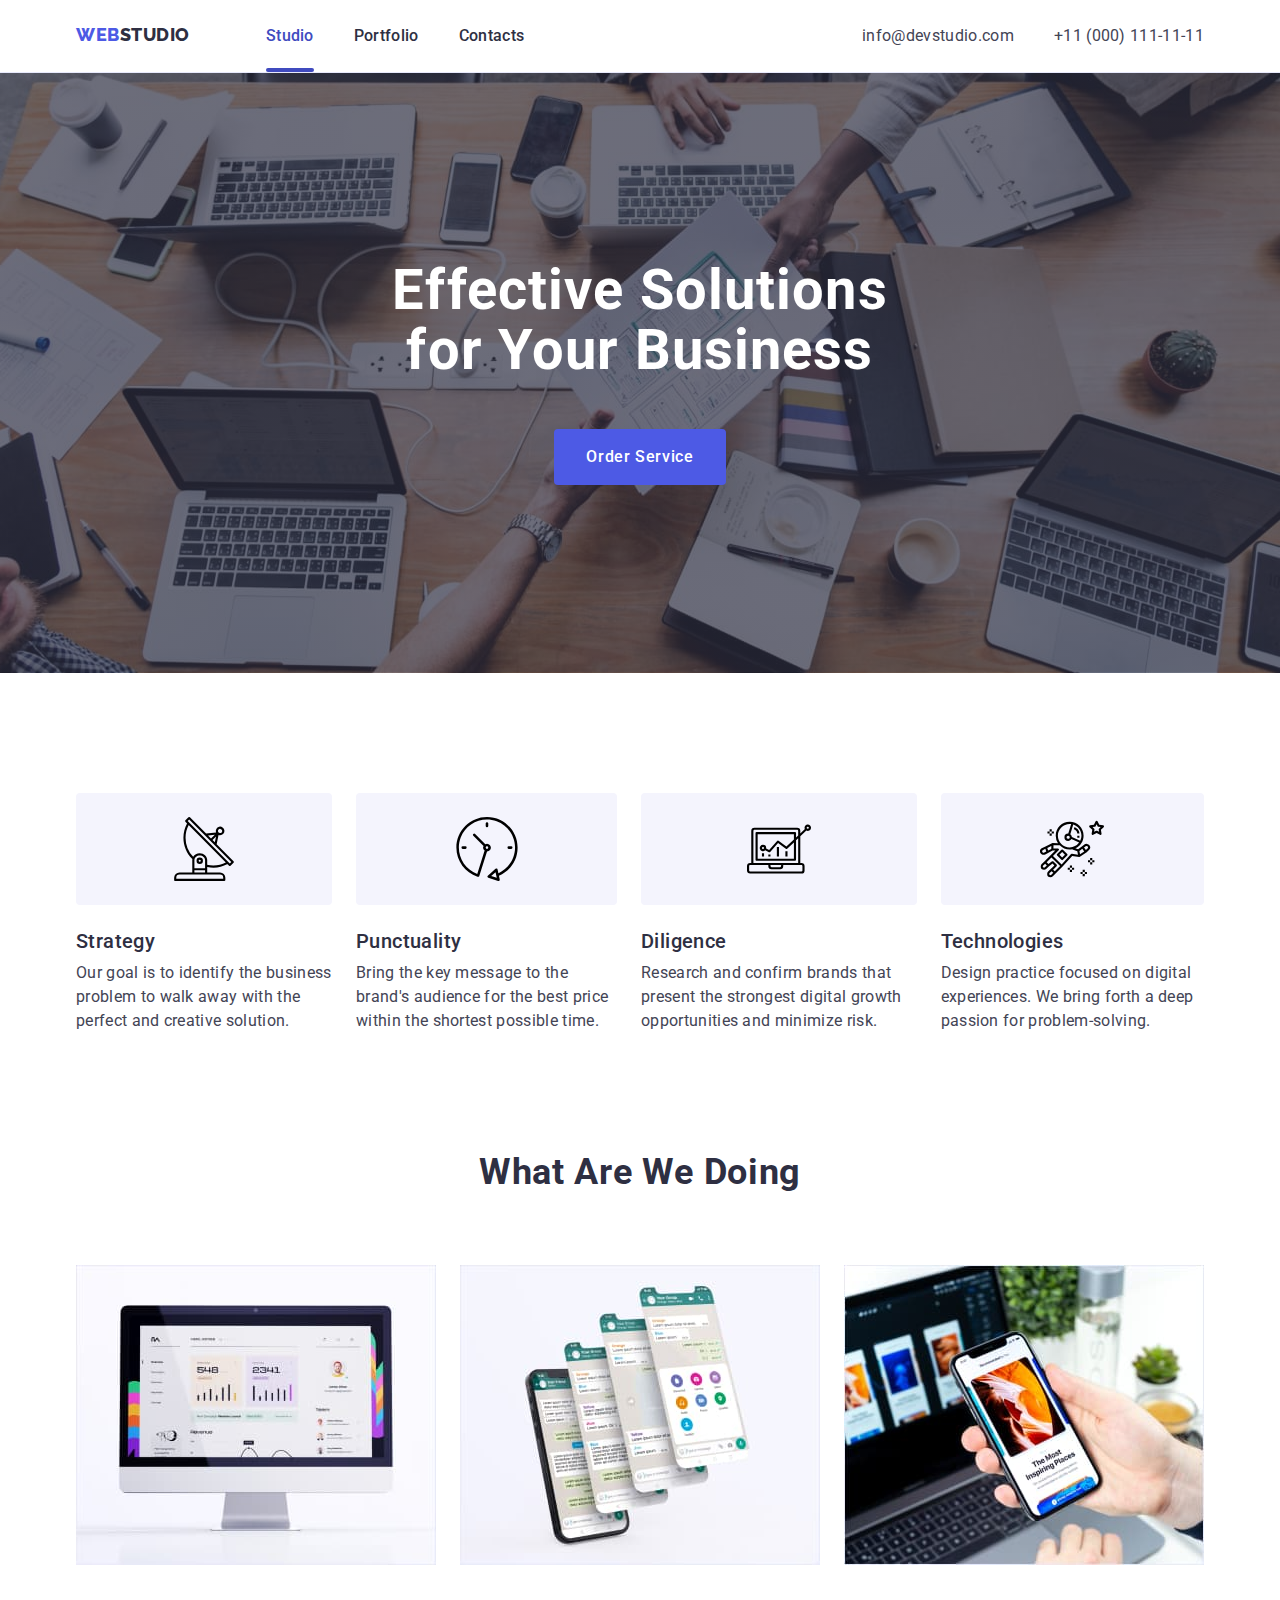
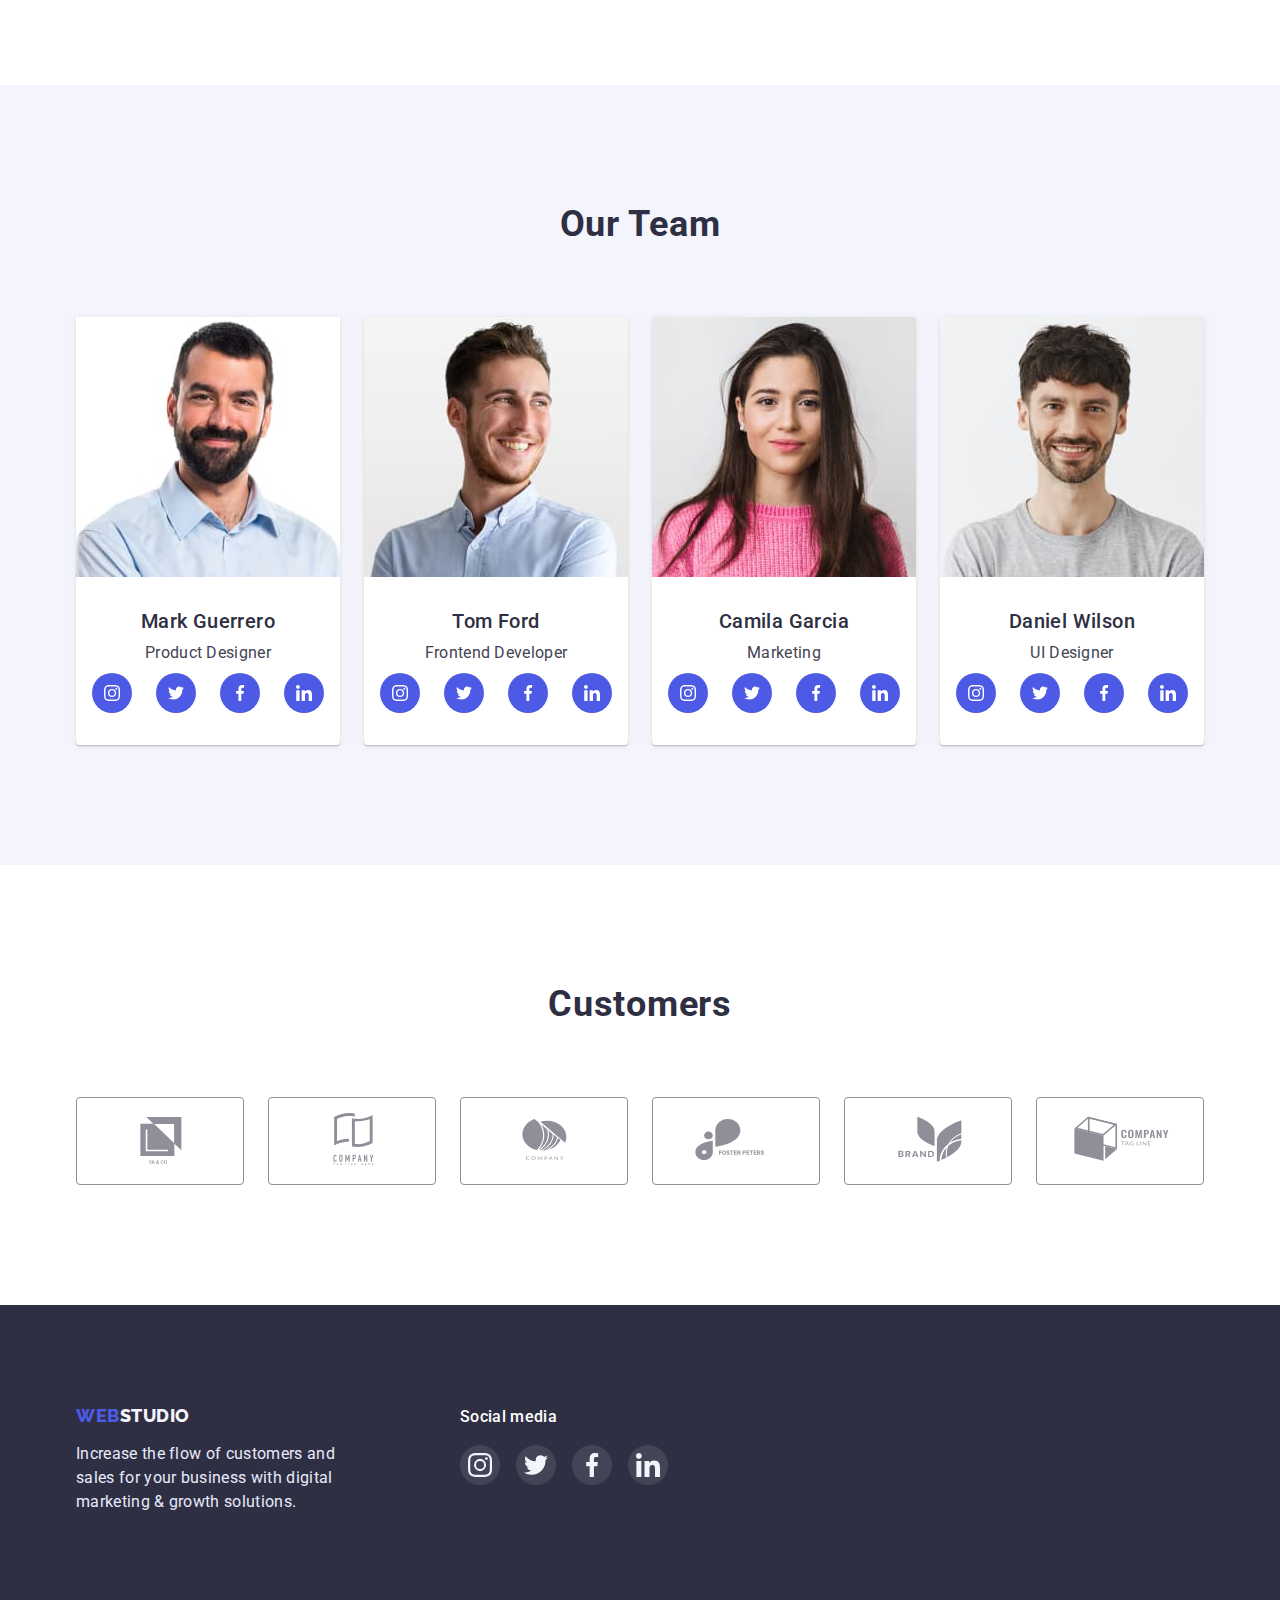
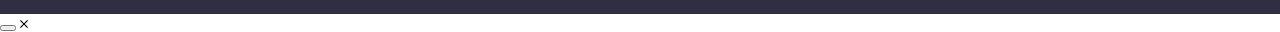
==== commit 17137ee7: "template_hw5" ====
--- a/index.html
+++ b/index.html
@@ -435,5 +435,14 @@
         </div>
       </div>
     </footer>
+
+    <div class="backdrop">
+      <div class="modal">
+        <button type="button" class="modal-close-btn"></button>
+        <svg class="modal-close-btn-icon" width="8" height="8">
+          <use href="./images/sprite.svg#modal-close"></use>
+        </svg>
+      </div>
+    </div>
   </body>
 </html>
--- a/css/styles.css
+++ b/css/styles.css
@@ -477,7 +477,6 @@
 
 .footer-text-title {
     font-weight: 500;
-    font-size: 16px;
     line-height: 1.5;
     color: #FFFFFF;
 
@@ -522,7 +521,6 @@
 
     font-family: 'Roboto', sans-serif;
     font-weight: 500;
-    font-size: 16px;
     line-height: 1.5;
     align-items: center;
     text-align: center;
@@ -549,15 +547,11 @@
     font-weight: 500;
     font-size: 20px;
     line-height: 1.2;
-    letter-spacing: 0.02em;
     color: var(--background-dark);
 }
 
 .portfolio-pg-text {
-    font-weight: 400;
-    font-size: 16px;
-    line-height: 1.5;
-    letter-spacing: 0.02em;
+    line-height: 1.5;
     color: var(--color-text-main);
 }
 
@@ -622,7 +616,6 @@
     transform: translate(0, 100%);
     transition: transform var(--transition-dur-time);
 
-    font-weight: 400;
     line-height: 1.5;
     padding-top: 40px;
     padding-right: 32px;
@@ -641,4 +634,49 @@
     width: 100%;
     height: auto;
 } 
-/* ============================== /PORTFOLIO PAGE ======================= */+/* ============================== /PORTFOLIO PAGE ======================= */
+
+/* ===============================MODAL WINDOW =========================== */
+/* .backdrop {
+    position: fixed;
+    top: 0;
+    left: 0;
+    width: 100%;
+    height: 100%;
+    z-index: 100;
+    background: rgba(46, 47, 66, 0.4);
+}
+
+.modal {
+    position: absolute;
+    top: 50%;
+    left: 50%;
+    transform: translate(-50%, -50%);
+
+    width: 408px;
+    height: 576px;
+    background: #FCFCFC;
+    box-shadow: 0px 1px 1px rgba(0, 0, 0, 0.14), 0px 1px 3px rgba(0, 0, 0, 0.12), 0px 2px 1px rgba(0, 0, 0, 0.2);
+    border-radius: 4px;
+}
+
+.modal-close-btn {
+
+}
+
+.modal-close-btn-icon {
+    position: absolute;
+    top: 24px;
+    right: 24px;
+
+    display: flex;
+    justify-content: center;
+    align-items: center;
+    width: 24px;
+    height: 24px;
+    padding: 8px;
+    background: var(--accent-lines);
+    border: 1px solid rgba(0, 0, 0, 0.1);
+    border-radius: 50%;
+} */
+/* ===============================/MODAL WINDOW =========================== */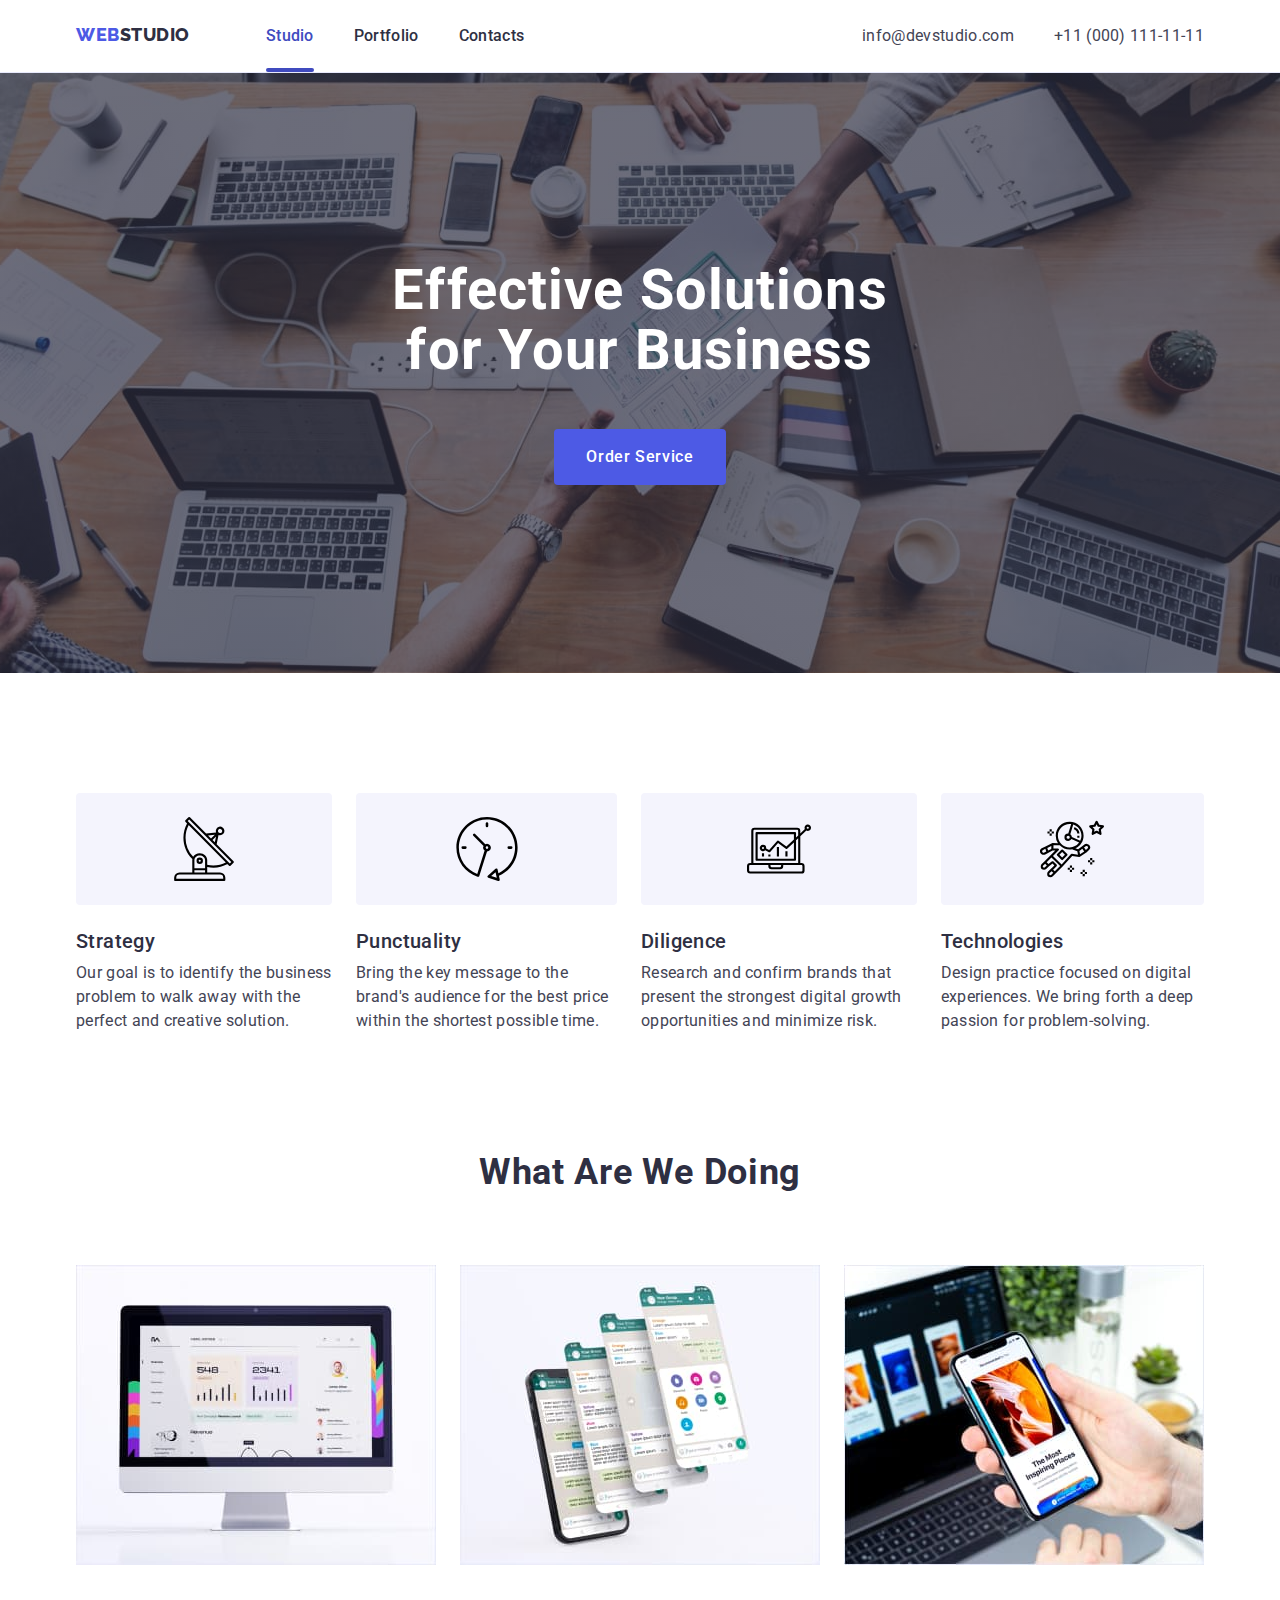
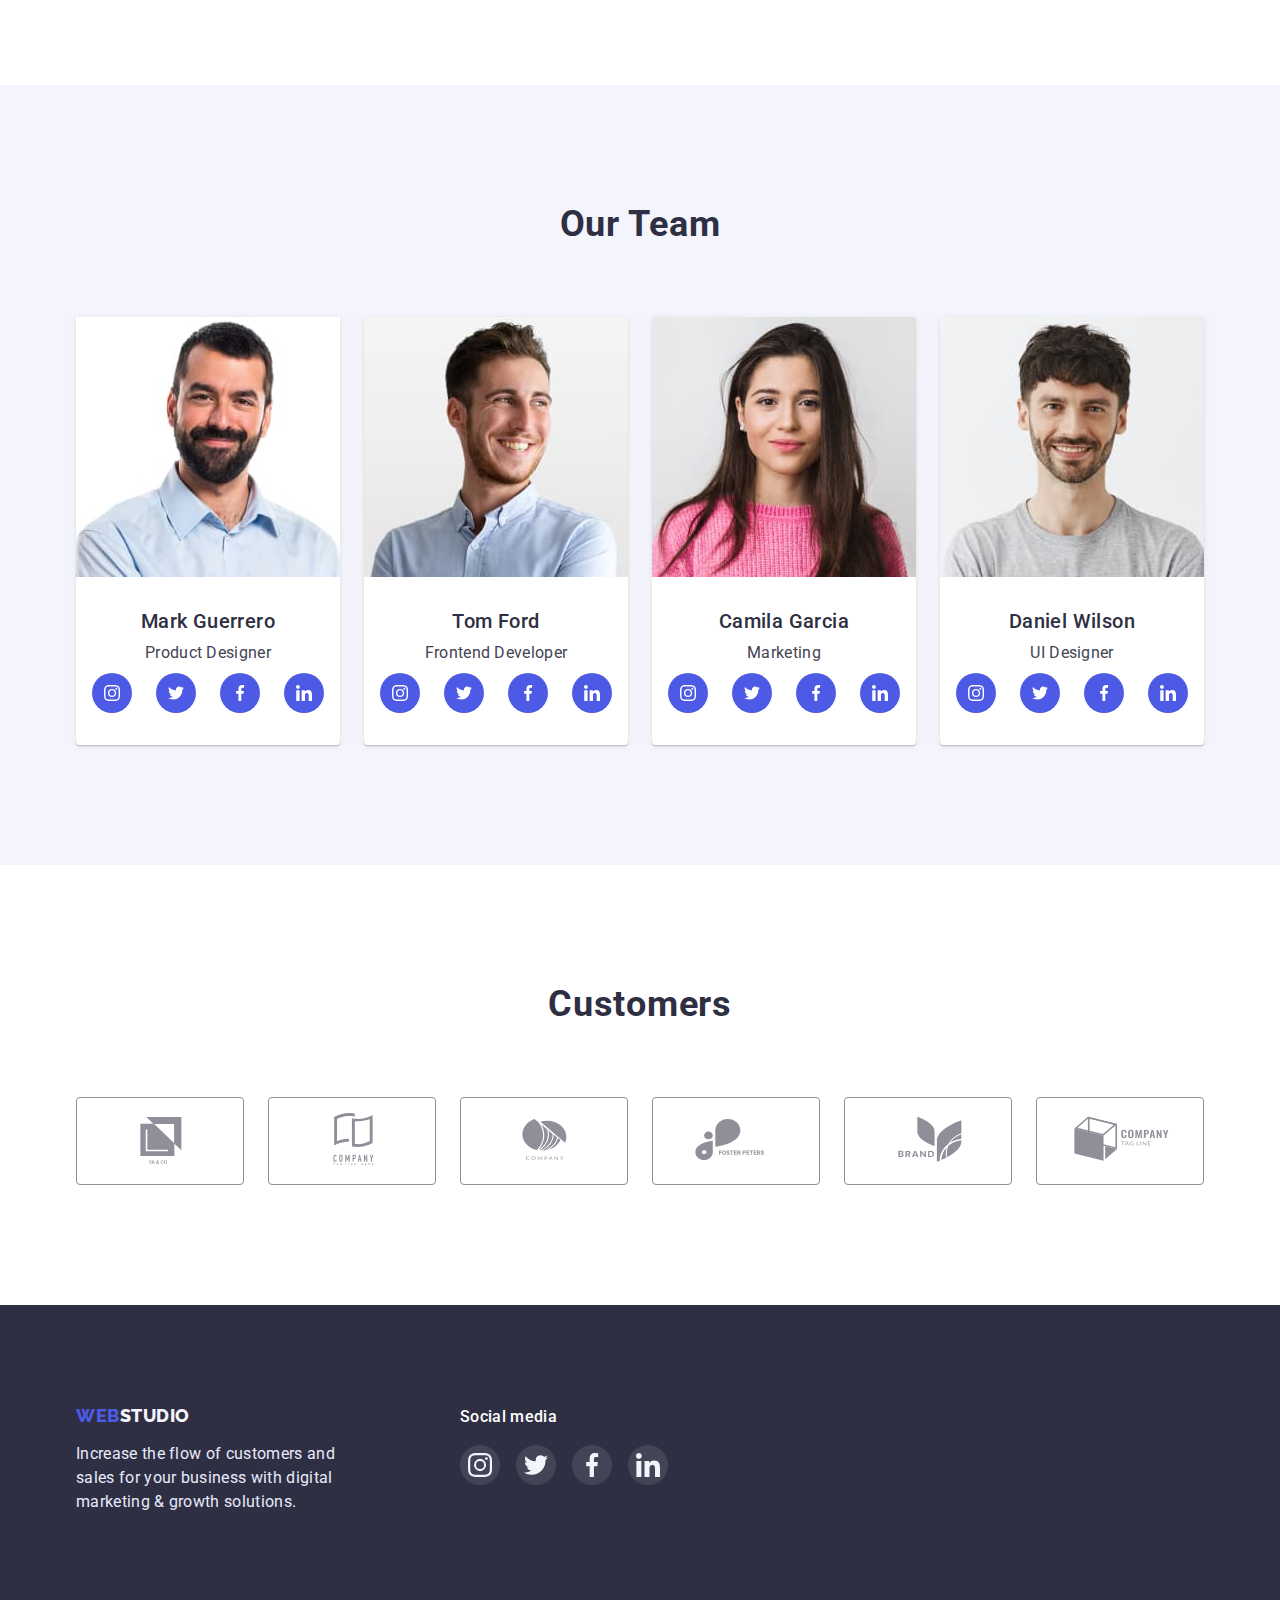
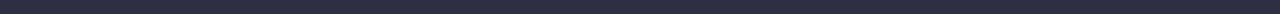
==== commit beab58d5: "homework_5" ====
--- a/index.html
+++ b/index.html
@@ -55,7 +55,7 @@
       <section class="hero">
         <div class="container hero-container">
         <h1 class="hero-title">Effective Solutions for Your Business</h1>
-        <button type="button" class="hero-btn">Order Service</button>
+        <button type="button" class="hero-btn" data-modal-open>Order Service</button>
         </div>
       </section>
 
@@ -436,13 +436,16 @@
       </div>
     </footer>
 
-    <div class="backdrop">
+    <div class="backdrop is-hidden" data-modal>
       <div class="modal">
-        <button type="button" class="modal-close-btn"></button>
+        <button type="button" class="modal-close-btn" data-modal-close>
         <svg class="modal-close-btn-icon" width="8" height="8">
           <use href="./images/sprite.svg#modal-close"></use>
         </svg>
+        </button>
       </div>
     </div>
+
+    <script src="./js/modal.js"></script>
   </body>
 </html>
--- a/css/styles.css
+++ b/css/styles.css
@@ -611,7 +611,6 @@
     position: absolute;
     left: 0;
     top: 0;
-    width: 100%;
     height: 100%;
     transform: translate(0, 100%);
     transition: transform var(--transition-dur-time);
@@ -637,7 +636,7 @@
 /* ============================== /PORTFOLIO PAGE ======================= */
 
 /* ===============================MODAL WINDOW =========================== */
-/* .backdrop {
+.backdrop {
     position: fixed;
     top: 0;
     left: 0;
@@ -645,6 +644,13 @@
     height: 100%;
     z-index: 100;
     background: rgba(46, 47, 66, 0.4);
+    transition: opacity var(--transition-dur-time), visibility var(--transition-dur-time);
+}
+
+.backdrop.is-hidden {
+    opacity: 0;
+    visibility: hidden;
+    pointer-events: none;
 }
 
 .modal {
@@ -661,10 +667,6 @@
 }
 
 .modal-close-btn {
-
-}
-
-.modal-close-btn-icon {
     position: absolute;
     top: 24px;
     right: 24px;
@@ -675,8 +677,25 @@
     width: 24px;
     height: 24px;
     padding: 8px;
-    background: var(--accent-lines);
+    background: var(--accent-lines); 
     border: 1px solid rgba(0, 0, 0, 0.1);
     border-radius: 50%;
-} */
+    transition: border-color var(--transition-dur-time), background-color var(--transition-dur-time);
+}
+
+.modal-close-btn:hover,
+.modal-close-btn:focus {
+    border-color: var(--accent-color);
+    background-color: var(--accent-color);
+}
+
+.modal-close-btn-icon {
+    fill: var(--background-dark);
+    transition: fill var(--accent-color);
+}
+
+.modal-close-btn:hover .modal-close-btn-icon,
+.modal-close-btn:focus .modal-close-btn-icon {
+    fill: #FFFFFF;
+}
 /* ===============================/MODAL WINDOW =========================== */